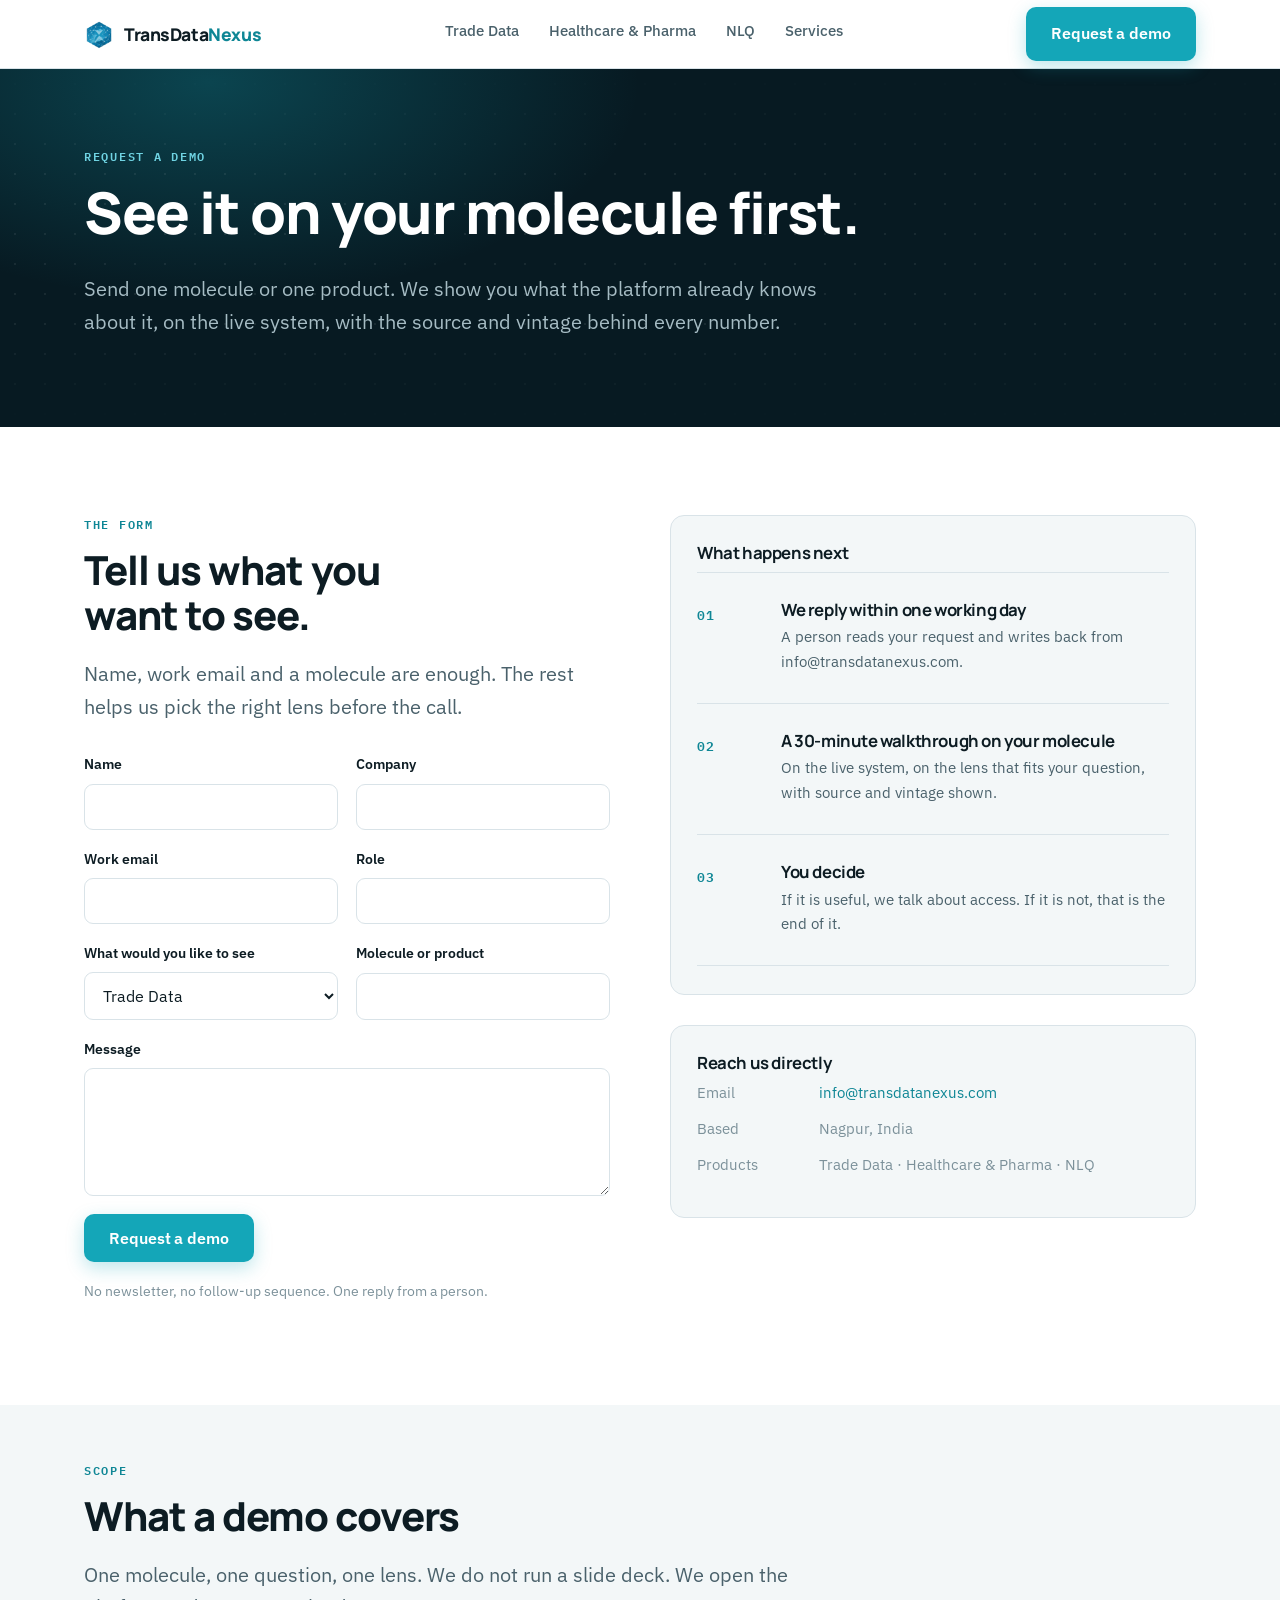
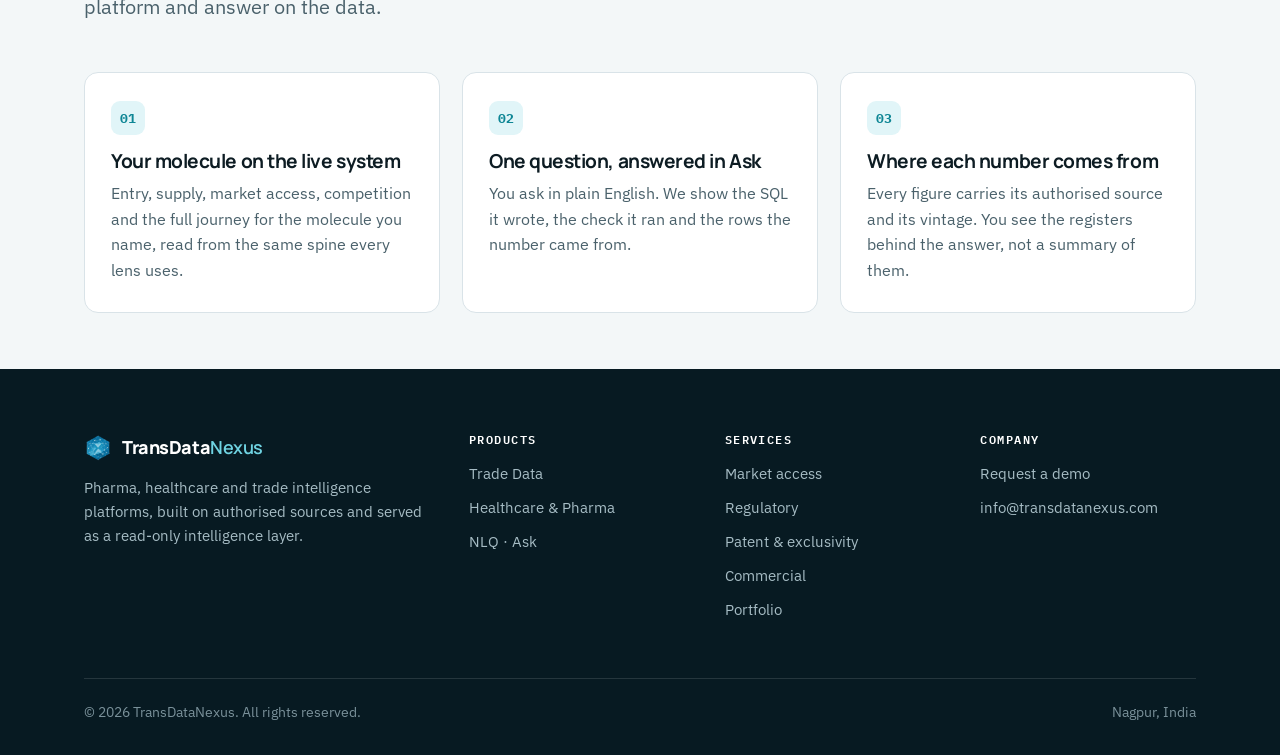
==== contact.html @ 5f7768f2 "TransDataNexus site: home, Trade Data, Healthcare & Pharma, NLQ, Services, demo request" ====
<!doctype html>
<html lang="en">
<head>
<meta charset="utf-8">
<meta name="viewport" content="width=device-width, initial-scale=1">
<title>Request a demo — TransDataNexus</title>
<meta name="description" content="Send one molecule or product. We show what the platform already knows about it, on the live system. One reply from a person within one working day.">
<link rel="icon" type="image/png" sizes="32x32" href="assets/favicon-32.png">
<link rel="apple-touch-icon" href="assets/mark-96.png">
<meta property="og:title" content="Request a demo — TransDataNexus">
<meta property="og:description" content="Send one molecule or product. We show what the platform already knows about it, on the live system.">
<meta property="og:type" content="website">
<meta property="og:url" content="https://sureshsormare.github.io/tdn-website/contact.html">
<meta property="og:image" content="https://sureshsormare.github.io/tdn-website/assets/og.png">
<meta name="twitter:card" content="summary_large_image">
<link rel="preconnect" href="https://fonts.googleapis.com">
<link rel="preconnect" href="https://fonts.gstatic.com" crossorigin>
<link rel="stylesheet" href="https://fonts.googleapis.com/css2?family=Manrope:wght@700;800&family=IBM+Plex+Sans:wght@400;500;600&family=IBM+Plex+Mono:wght@400;600&display=swap">
<link rel="stylesheet" href="assets/styles.css">
<script type="application/ld+json">
{"@context":"https://schema.org","@type":"Organization","name":"TransDataNexus","url":"https://transdatanexus.com","description":"Pharma, healthcare and trade intelligence platforms built on authorised sources."}
</script>
</head>
<body>

<header class="site-header">
  <div class="wrap nav">
    <a class="brand" href="index.html" aria-label="TransDataNexus home">
      <img src="assets/mark-96.png" alt="" width="30" height="30">
      <span>TransData<b>Nexus</b></span>
    </a>
    <button class="nav-toggle" aria-expanded="false" aria-controls="nav">Menu</button>
    <ul class="nav-links" id="nav">
      <li><a href="trade.html">Trade Data</a></li>
      <li><a href="healthcare.html">Healthcare &amp; Pharma</a></li>
      <li><a href="nlq.html">NLQ</a></li>
      <li><a href="services.html">Services</a></li>
    </ul>
    <div class="nav-cta"><a class="btn btn-primary" href="contact.html" aria-current="page">Request a demo</a></div>
  </div>
</header>

<!-- ============ PAGE HEAD ============ -->
<section class="page-head gridbg">
  <div class="wrap">
    <p class="eyebrow on-dark">Request a demo</p>
    <h1>See it on your molecule first.</h1>
    <p class="lede on-dark">Send one molecule or one product. We show you what the platform already knows about it, on the live system, with the source and vintage behind every number.</p>
  </div>
</section>

<!-- ============ FORM + WHAT HAPPENS NEXT ============ -->
<section>
  <div class="wrap">
    <div class="split" style="align-items:start">
      <div>
        <p class="eyebrow">The form</p>
        <h2>Tell us what you want to see.</h2>
        <p class="lede">Name, work email and a molecule are enough. The rest helps us pick the right lens before the call.</p>

        <form class="form form-2 mt-md" action="https://formsubmit.co/info@transdatanexus.com" method="POST">
          <input type="hidden" name="_subject" value="New demo request — transdatanexus.com">
          <input type="hidden" name="_template" value="table">
          <input type="hidden" name="_captcha" value="false">
          <input type="hidden" name="_next" value="https://sureshsormare.github.io/tdn-website/thanks.html">
          <input type="text" name="_honey" style="display:none" tabindex="-1" autocomplete="off" aria-hidden="true">

          <div class="field">
            <label for="f-name">Name</label>
            <input id="f-name" name="name" type="text" autocomplete="name" required>
          </div>
          <div class="field">
            <label for="f-company">Company</label>
            <input id="f-company" name="company" type="text" autocomplete="organization">
          </div>
          <div class="field">
            <label for="f-email">Work email</label>
            <input id="f-email" name="email" type="email" autocomplete="email" required>
          </div>
          <div class="field">
            <label for="f-role">Role</label>
            <input id="f-role" name="role" type="text" autocomplete="organization-title">
          </div>
          <div class="field">
            <label for="f-interest">What would you like to see</label>
            <select id="f-interest" name="interest">
              <option>Trade Data</option>
              <option>Healthcare &amp; Pharma</option>
              <option>NLQ · Ask</option>
              <option>Services</option>
              <option>Not sure yet</option>
            </select>
          </div>
          <div class="field">
            <label for="f-molecule">Molecule or product</label>
            <input id="f-molecule" name="molecule" type="text">
          </div>
          <div class="field span">
            <label for="f-message">Message</label>
            <textarea id="f-message" name="message"></textarea>
          </div>
          <div class="span">
            <button class="btn btn-primary" type="submit">Request a demo</button>
          </div>
          <p class="form-note span">No newsletter, no follow-up sequence. One reply from a person.</p>
        </form>
      </div>

      <div>
        <div class="panel">
          <h3>What happens next</h3>
          <div class="steps">
            <div class="step">
              <div class="step-n">01</div>
              <div>
                <h3>We reply within one working day</h3>
                <p>A person reads your request and writes back from info@transdatanexus.com.</p>
              </div>
            </div>
            <div class="step">
              <div class="step-n">02</div>
              <div>
                <h3>A 30-minute walkthrough on your molecule</h3>
                <p>On the live system, on the lens that fits your question, with source and vintage shown.</p>
              </div>
            </div>
            <div class="step">
              <div class="step-n">03</div>
              <div>
                <h3>You decide</h3>
                <p>If it is useful, we talk about access. If it is not, that is the end of it.</p>
              </div>
            </div>
          </div>
        </div>

        <div class="panel mt-md">
          <h3>Reach us directly</h3>
          <ul class="kv">
            <li><span>Email</span><a href="mailto:info@transdatanexus.com">info@transdatanexus.com</a></li>
            <li><span>Based</span><span>Nagpur, India</span></li>
            <li><span>Products</span><span>Trade Data · Healthcare &amp; Pharma · NLQ</span></li>
          </ul>
        </div>
      </div>
    </div>
  </div>
</section>

<!-- ============ WHAT A DEMO COVERS ============ -->
<section class="band-wash section-tight">
  <div class="wrap">
    <p class="eyebrow">Scope</p>
    <h2 class="narrow">What a demo covers</h2>
    <p class="lede narrow">One molecule, one question, one lens. We do not run a slide deck. We open the platform and answer on the data.</p>
    <div class="grid grid-3 mt-lg">
      <div class="card"><span class="card-num">01</span><h3>Your molecule on the live system</h3><p>Entry, supply, market access, competition and the full journey for the molecule you name, read from the same spine every lens uses.</p></div>
      <div class="card"><span class="card-num">02</span><h3>One question, answered in Ask</h3><p>You ask in plain English. We show the SQL it wrote, the check it ran and the rows the number came from.</p></div>
      <div class="card"><span class="card-num">03</span><h3>Where each number comes from</h3><p>Every figure carries its authorised source and its vintage. You see the registers behind the answer, not a summary of them.</p></div>
    </div>
  </div>
</section>

<footer class="site-footer">
  <div class="wrap">
    <div class="footer-grid">
      <div>
        <div class="footer-brand"><img src="assets/mark-96.png" alt="" width="28" height="28"><span>TransData<b>Nexus</b></span></div>
        <p>Pharma, healthcare and trade intelligence platforms, built on authorised sources and served as a read-only intelligence layer.</p>
      </div>
      <div>
        <h3>Products</h3>
        <ul>
          <li><a href="trade.html">Trade Data</a></li>
          <li><a href="healthcare.html">Healthcare &amp; Pharma</a></li>
          <li><a href="nlq.html">NLQ · Ask</a></li>
        </ul>
      </div>
      <div>
        <h3>Services</h3>
        <ul>
          <li><a href="services.html#market-access">Market access</a></li>
          <li><a href="services.html#regulatory">Regulatory</a></li>
          <li><a href="services.html#patent">Patent &amp; exclusivity</a></li>
          <li><a href="services.html#commercial">Commercial</a></li>
          <li><a href="services.html#portfolio">Portfolio</a></li>
        </ul>
      </div>
      <div>
        <h3>Company</h3>
        <ul>
          <li><a href="contact.html">Request a demo</a></li>
          <li><a href="mailto:info@transdatanexus.com">info@transdatanexus.com</a></li>
        </ul>
      </div>
    </div>
    <div class="footer-bot">
      <span>© 2026 TransDataNexus. All rights reserved.</span>
      <span>Nagpur, India</span>
    </div>
  </div>
</footer>

<script src="assets/main.js"></script>
</body>
</html>
---- assets/styles.css ----
/* =====================================================================
   TransDataNexus — site stylesheet
   Deep ink ground, cyan-teal accent, amber for numbers. No framework.
   ===================================================================== */

:root {
  --ink:        #071A22;
  --ink-2:      #0B242E;
  --ink-3:      #10313D;
  --paper:      #FFFFFF;
  --wash:       #F3F7F8;
  --wash-2:     #E8EFF2;
  --line:       #D9E3E8;
  --line-dark:  rgba(255,255,255,.12);

  --text:       #0D1C23;
  --text-soft:  #4A616B;
  --text-mute:  #7C919A;
  --on-dark:    #EDF4F6;
  --on-dark-soft: #A6BCC4;

  --accent:     #14A6B8;   /* cyan-teal */
  --accent-dk:  #0E8695;
  --accent-lt:  #E1F5F8;
  --accent-tx:  #6FD3E2;   /* accent text on dark */
  --amber:      #F0A431;
  --amber-dk:   #C47E12;
  --amber-lt:   #FFF4E1;
  --amber-tx:   #FFC463;   /* amber text on dark */
  --green:      #2ECC8A;

  --radius:     14px;
  --radius-sm:  9px;
  --maxw:       1160px;

  --shadow-sm:  0 1px 2px rgba(7,26,34,.06), 0 4px 12px rgba(7,26,34,.05);
  --shadow-md:  0 2px 6px rgba(7,26,34,.07), 0 16px 40px rgba(7,26,34,.10);

  --display: "Manrope", "Helvetica Neue", Arial, sans-serif;
  --sans:    "IBM Plex Sans", -apple-system, BlinkMacSystemFont, "Segoe UI", Roboto, Arial, sans-serif;
  --mono:    "IBM Plex Mono", ui-monospace, SFMono-Regular, Menlo, Consolas, monospace;
}

/* ---------- reset ---------- */
*, *::before, *::after { box-sizing: border-box; }
html { -webkit-text-size-adjust: 100%; scroll-behavior: smooth; }
body {
  margin: 0;
  font-family: var(--sans);
  font-size: 17px;
  line-height: 1.65;
  color: var(--text);
  background: var(--paper);
  -webkit-font-smoothing: antialiased;
  text-rendering: optimizeLegibility;
}
img, svg, video, iframe { max-width: 100%; display: block; }
a { color: var(--accent-dk); text-decoration: none; }
a:hover { text-decoration: underline; }
h1, h2, h3, h4 { margin: 0 0 .5em; line-height: 1.12; letter-spacing: -.024em; font-weight: 800; font-family: var(--display); text-wrap: balance; }
h3, h4 { font-weight: 700; }
p  { margin: 0 0 1.1em; }
ul, ol { margin: 0 0 1.1em; padding-left: 1.15em; }
li { margin-bottom: .45em; }
hr { border: 0; border-top: 1px solid var(--line); margin: 2.5rem 0; }
strong, b { font-weight: 600; }

/* ---------- layout ---------- */
.wrap { width: 100%; max-width: var(--maxw); margin-inline: auto; padding-inline: 24px; }
.narrow { max-width: 760px; }
section { padding: 88px 0; }
.section-tight { padding: 56px 0; }
.mt-lg { margin-top: 48px; }
.mt-md { margin-top: 30px; }

.eyebrow {
  font-family: var(--mono);
  font-size: 11.5px; font-weight: 600; letter-spacing: .15em; text-transform: uppercase;
  color: var(--accent-dk); margin: 0 0 14px;
}
.eyebrow.on-dark { color: var(--accent-tx); }

h1 { font-size: clamp(2.2rem, 5vw, 3.6rem); }
h2 { font-size: clamp(1.7rem, 3.4vw, 2.5rem); }
h3 { font-size: 1.2rem; }
.lede { font-size: clamp(1.06rem, 1.7vw, 1.28rem); color: var(--text-soft); line-height: 1.6; }
.lede.on-dark { color: var(--on-dark-soft); }

/* ---------- buttons ---------- */
.btn {
  display: inline-flex; align-items: center; gap: .55em;
  padding: 13px 24px; border-radius: 10px;
  font-family: var(--sans); font-size: 15.5px; font-weight: 600; letter-spacing: -.005em;
  border: 1px solid transparent; cursor: pointer;
  transition: transform .15s ease, background .15s ease, border-color .15s ease, color .15s ease, box-shadow .15s ease;
  text-decoration: none !important;
}
.btn:hover { transform: translateY(-1px); }
.btn-primary { background: var(--accent); color: #fff; box-shadow: 0 6px 18px rgba(20,166,184,.28); }
.btn-primary:hover { background: var(--accent-dk); }
.btn-amber { background: var(--amber); color: #1a1200; box-shadow: 0 6px 18px rgba(240,164,49,.28); }
.btn-amber:hover { background: #E19822; }
.btn-ghost { background: transparent; color: var(--text); border-color: var(--line); }
.btn-ghost:hover { border-color: #B5C6CE; background: var(--wash); }
.btn-ghost.on-dark { color: var(--on-dark); border-color: rgba(255,255,255,.26); }
.btn-ghost.on-dark:hover { background: rgba(255,255,255,.07); border-color: rgba(255,255,255,.42); }
.btn-row { display: flex; flex-wrap: wrap; gap: 12px; margin-top: 30px; }
.btn[disabled] { opacity: .7; cursor: default; transform: none; }

/* ---------- header ---------- */
.site-header {
  position: sticky; top: 0; z-index: 50;
  background: rgba(255,255,255,.86);
  backdrop-filter: saturate(180%) blur(14px);
  border-bottom: 1px solid var(--line);
}
.nav { display: flex; align-items: center; justify-content: space-between; height: 68px; }
.brand { display: flex; align-items: center; gap: 10px; font-family: var(--display); font-weight: 800; font-size: 17.5px;
         color: var(--text); letter-spacing: -.024em; text-decoration: none !important; }
.brand:hover { opacity: .85; }
.brand img { width: 30px; height: 30px; flex: none; }
.brand span b { color: var(--accent-dk); font-weight: 800; }
.nav-links { display: flex; align-items: center; gap: 30px; list-style: none; margin: 0; padding: 0; }
.nav-links a { color: var(--text-soft); font-size: 15px; font-weight: 500; text-decoration: none !important; }
.nav-links a:hover, .nav-links a[aria-current="page"] { color: var(--text); }
.nav-cta { display: flex; align-items: center; gap: 14px; }
.nav-toggle {
  display: none; background: none; border: 1px solid var(--line);
  border-radius: 8px; padding: 8px 10px; cursor: pointer; color: var(--text); font: inherit;
}

/* ---------- hero ---------- */
.hero {
  background: var(--ink);
  color: var(--on-dark);
  padding: 104px 0 96px;
  position: relative; overflow: hidden;
}
.hero::before {
  content: ""; position: absolute; inset: -30% -10% auto -10%; height: 640px;
  background:
    radial-gradient(46% 60% at 18% 30%, rgba(20,166,184,.34), transparent 70%),
    radial-gradient(36% 50% at 80% 16%, rgba(240,164,49,.16), transparent 72%);
  pointer-events: none;
}
.hero .wrap { position: relative; }
.hero h1 { color: #fff; max-width: 17ch; }
.hero .lede { max-width: 58ch; margin-top: 20px; }
.hero-grid { display: grid; grid-template-columns: 1.02fr .98fr; gap: 54px; align-items: center; }
.hero-viz { max-width: 540px; width: 100%; margin-inline: auto; }

.hero-stats {
  display: grid; grid-template-columns: repeat(4, 1fr); gap: 28px 40px;
  margin-top: 56px; padding-top: 34px; border-top: 1px solid var(--line-dark);
}
.hero-stats div strong, .stat strong {
  display: block; font-family: var(--display); font-size: 28px; font-weight: 800; color: #fff; letter-spacing: -.03em;
  font-variant-numeric: tabular-nums;
}
.hero-stats div span, .stat span { font-size: 14px; color: var(--on-dark-soft); }
.hero-stats strong em, .metric strong em { font-style: normal; color: var(--amber-tx); }

/* ---------- bands ---------- */
.band-dark { background: var(--ink); color: var(--on-dark); }
.band-dark h2, .band-dark h3 { color: #fff; }
.band-dark p { color: var(--on-dark-soft); }
.band-dark .lede { color: var(--on-dark-soft); }
.band-wash { background: var(--wash); }

/* ---------- page header (inner pages) ---------- */
.page-head { background: var(--ink); color: var(--on-dark); padding: 78px 0 66px; position: relative; overflow: hidden; }
.page-head::before {
  content: ""; position: absolute; inset: -40% -10% auto -10%; height: 520px;
  background: radial-gradient(40% 60% at 22% 30%, rgba(20,166,184,.30), transparent 70%);
  pointer-events: none;
}
.page-head .wrap { position: relative; }
.page-head h1 { color: #fff; max-width: 20ch; }
.page-head .lede { max-width: 64ch; margin-top: 16px; }
.page-head .hero-stats { margin-top: 38px; padding-top: 28px; }
.page-head .hero-stats div strong { font-size: 24px; }

/* ---------- dotted grid background ---------- */
.gridbg { position: relative; }
.gridbg > * { position: relative; z-index: 1; }
.gridbg::after {
  content: ""; position: absolute; inset: 0; z-index: 0; pointer-events: none;
  background-image: radial-gradient(rgba(255,255,255,.07) 1px, transparent 1px);
  background-size: 30px 30px;
  -webkit-mask-image: linear-gradient(180deg, transparent, #000 28%, #000 72%, transparent);
          mask-image: linear-gradient(180deg, transparent, #000 28%, #000 72%, transparent);
}

/* ---------- cards ---------- */
.grid { display: grid; gap: 22px; }
.grid-2 { grid-template-columns: repeat(2, 1fr); }
.grid-3 { grid-template-columns: repeat(3, 1fr); }
.grid-4 { grid-template-columns: repeat(4, 1fr); }

.card {
  background: var(--paper); border: 1px solid var(--line); border-radius: var(--radius);
  padding: 28px 26px; transition: border-color .18s ease, box-shadow .18s ease, transform .18s ease;
}
.card:hover { border-color: #B9CCD4; box-shadow: var(--shadow-md); transform: translateY(-2px); }
.card h3 { margin-bottom: .45em; }
.card p:last-child { margin-bottom: 0; }
.card p { color: var(--text-soft); font-size: 15.5px; }
.card-num {
  display: inline-flex; align-items: center; justify-content: center;
  width: 34px; height: 34px; border-radius: 9px; margin-bottom: 16px;
  background: var(--accent-lt); color: var(--accent-dk);
  font-family: var(--mono); font-size: 12.5px; font-weight: 700; font-variant-numeric: tabular-nums;
}
.card.on-dark { background: var(--ink-2); border-color: var(--line-dark); }
.card.on-dark:hover { border-color: rgba(255,255,255,.26); box-shadow: none; }
.card.on-dark p { color: var(--on-dark-soft); }
.card.on-dark h3 { color: #fff; }
.card.on-dark .card-num { background: rgba(20,166,184,.18); color: var(--accent-tx); }
.card .more { display: inline-block; margin-top: 14px; font-weight: 600; font-size: 14.5px; }
.card-tag {
  display: inline-block; margin-bottom: 14px; padding: 4px 10px; border-radius: 999px;
  background: var(--amber-lt); color: var(--amber-dk);
  font-family: var(--mono); font-size: 10.5px; font-weight: 600; letter-spacing: .12em; text-transform: uppercase;
}
.card.on-dark .card-tag { background: rgba(240,164,49,.14); color: var(--amber-tx); }

/* product cards with a screenshot strip */
.card-shot { padding: 0; overflow: hidden; display: flex; flex-direction: column; }
.card-shot .shot-strip { aspect-ratio: 16 / 9; background: var(--ink-2); overflow: hidden; border-bottom: 1px solid var(--line); }
.card-shot .shot-strip img { width: 100%; height: 100%; object-fit: cover; object-position: top left; transform: scale(1.02); transition: transform .5s ease; }
.card-shot:hover .shot-strip img { transform: scale(1.06); }
.card-shot .card-body { padding: 24px 26px 26px; }

/* ---------- feature list ---------- */
.ticks { list-style: none; padding: 0; margin: 0; }
.ticks li { position: relative; padding-left: 30px; margin-bottom: 13px; color: var(--text-soft); font-size: 15.5px; }
.ticks li::before {
  content: ""; position: absolute; left: 3px; top: .55em;
  width: 9px; height: 9px; border-radius: 50%; background: var(--accent);
  box-shadow: 0 0 0 3px var(--accent-lt);
}
.ticks.on-dark li { color: var(--on-dark-soft); }
.ticks.on-dark li::before { box-shadow: 0 0 0 3px rgba(20,166,184,.18); }
.ticks li b { color: var(--text); }
.ticks.on-dark li b { color: #fff; }

/* ---------- split ---------- */
.split { display: grid; grid-template-columns: 1fr 1fr; gap: 60px; align-items: center; }
.split-narrow { grid-template-columns: .9fr 1.1fr; }

/* ---------- process steps ---------- */
.steps { counter-reset: step; display: grid; gap: 0; }
.step { display: grid; grid-template-columns: 60px 1fr; gap: 24px; padding: 28px 0; border-top: 1px solid var(--line); }
.step:last-child { border-bottom: 1px solid var(--line); }
.step-n { font-family: var(--mono); font-size: 12.5px; font-weight: 600; letter-spacing: .1em; color: var(--accent-dk); padding-top: 4px; font-variant-numeric: tabular-nums; }
.step h3 { margin-bottom: .35em; }
.step p { color: var(--text-soft); font-size: 15.5px; margin-bottom: 0; }
.band-dark .step { border-color: var(--line-dark); }
.band-dark .step p { color: var(--on-dark-soft); }
.band-dark .step-n { color: var(--accent-tx); }

/* ---------- callout ---------- */
.callout {
  border-left: 3px solid var(--accent); padding: 4px 0 4px 22px;
  font-family: var(--display); font-size: clamp(1.15rem, 2.2vw, 1.5rem); line-height: 1.45; font-weight: 700;
  letter-spacing: -.015em; color: var(--text);
}
.callout.on-dark { color: #fff; border-color: var(--accent-tx); }

/* ---------- "what it gives you" ---------- */
.adds {
  margin: 26px 0 0; padding: 16px 18px; border-radius: 10px;
  background: rgba(240,164,49,.08); border: 1px solid rgba(240,164,49,.35);
  font-size: 15px; line-height: 1.55; color: var(--text);
}
.adds b { display: block; margin-bottom: 5px; font-family: var(--mono); font-size: 11px; font-weight: 600; letter-spacing: .14em; text-transform: uppercase; color: var(--amber-dk); }
.adds.on-dark { background: rgba(240,164,49,.10); border-color: rgba(240,164,49,.35); color: var(--on-dark); }
.adds.on-dark b { color: var(--amber-tx); }

/* ---------- CTA band ---------- */
.cta-band { background: var(--ink); color: var(--on-dark); padding: 76px 0; text-align: center; }
.cta-band h2 { color: #fff; max-width: 22ch; margin-inline: auto; }
.cta-band .lede { max-width: 56ch; margin: 14px auto 0; }
.cta-band .btn-row { justify-content: center; }

/* ---------- forms ---------- */
.form { display: grid; gap: 18px; }
.form-2 { grid-template-columns: 1fr 1fr; }
.form-2 .span { grid-column: 1 / -1; }
.field { display: grid; gap: 7px; }
.field label { font-size: 14px; font-weight: 600; color: var(--text); }
.field input, .field select, .field textarea {
  font-family: inherit; font-size: 15.5px; color: var(--text);
  padding: 12px 14px; border: 1px solid var(--line); border-radius: var(--radius-sm);
  background: var(--paper); width: 100%;
}
.field input:focus, .field select:focus, .field textarea:focus {
  outline: none; border-color: var(--accent); box-shadow: 0 0 0 3px rgba(20,166,184,.16);
}
.field textarea { resize: vertical; min-height: 128px; }
.form-note { font-size: 13.5px; color: var(--text-mute); }

/* ---------- info panel ---------- */
.panel { background: var(--wash); border: 1px solid var(--line); border-radius: var(--radius); padding: 28px 26px; }
.panel h3 { font-size: 1.05rem; }
.panel p, .panel li { font-size: 15px; color: var(--text-soft); }
.panel p:last-child { margin-bottom: 0; }
.kv { list-style: none; padding: 0; margin: 0; }
.kv li { display: grid; grid-template-columns: 110px 1fr; gap: 12px; margin-bottom: 11px; font-size: 15px; overflow-wrap: anywhere; }
.kv span { color: var(--text-mute); }

/* ---------- footer ---------- */
.site-footer { background: var(--ink); color: var(--on-dark-soft); padding: 64px 0 32px; font-size: 14.5px; }
.footer-grid { display: grid; grid-template-columns: 1.6fr 1fr 1fr 1fr; gap: 40px; }
.site-footer h3 { color: #fff; font-family: var(--mono); font-size: 12px; letter-spacing: .12em; text-transform: uppercase; margin-bottom: 16px; font-weight: 600; }
.site-footer ul { list-style: none; padding: 0; margin: 0; }
.site-footer li { margin-bottom: 10px; }
.site-footer a { color: var(--on-dark-soft); text-decoration: none; }
.site-footer a:hover { color: #fff; }
.footer-brand { display: flex; align-items: center; gap: 10px; color: #fff; font-family: var(--display); font-weight: 800; font-size: 18px; margin-bottom: 14px; letter-spacing: -.024em; }
.footer-brand img { width: 28px; height: 28px; }
.footer-brand b { color: var(--accent-tx); }
.footer-bot { margin-top: 46px; padding-top: 22px; border-top: 1px solid var(--line-dark); display: flex; justify-content: space-between; gap: 18px; flex-wrap: wrap; font-size: 13.5px; color: #7A919A; }

/* ---------- system diagram (svg) ---------- */
.viz { width: 100%; height: auto; overflow: visible; }
.viz-node { fill: rgba(255,255,255,.045); stroke: rgba(255,255,255,.18); stroke-width: 1; }
.viz-label { fill: #B3C6CD; font-family: var(--sans); font-size: 11.5px; font-weight: 600; letter-spacing: .01em; }
.viz-label.out { fill: #DCE7EB; }
.viz-hub-label { fill: #fff; font-family: var(--display); font-size: 13px; font-weight: 800; letter-spacing: -.01em; }
.viz-hub-sub  { fill: rgba(255,255,255,.74); font-family: var(--mono); font-size: 9.5px; font-weight: 600; letter-spacing: .1em; }
.viz-link { fill: none; stroke: var(--accent); stroke-width: 1.4; opacity: .62; stroke-dasharray: 5 9; animation: vizflow 1.9s linear infinite; }
.viz-link.out { stroke: var(--amber); opacity: .6; }
@keyframes vizflow { to { stroke-dashoffset: -28; } }
.viz-halo { animation: vizpulse 3.4s ease-in-out infinite; }
@keyframes vizpulse { 0%, 100% { opacity: .18; } 50% { opacity: .45; } }
.viz-dot { animation: vizblink 2.6s ease-in-out infinite; }
@keyframes vizblink { 0%, 100% { opacity: .35; } 50% { opacity: 1; } }

/* ---------- app frame around diagrams / screenshots ---------- */
.frame { background: #0A1E27; border: 1px solid var(--line); border-radius: 13px; overflow: hidden; box-shadow: var(--shadow-md); }
.band-dark .frame, .page-head .frame, .hero .frame { border-color: rgba(255,255,255,.13); box-shadow: 0 30px 80px rgba(0,0,0,.35); }
.frame-bar { display: flex; align-items: center; gap: 6px; padding: 10px 14px; background: #0F2833; border-bottom: 1px solid rgba(255,255,255,.07); }
.frame-bar i { width: 9px; height: 9px; border-radius: 50%; background: rgba(255,255,255,.16); }
.frame-bar em { margin-left: 8px; font-style: normal; font-family: var(--mono); font-size: 11px; letter-spacing: .04em; color: #8FA6AF; }
.frame-bar .live { margin-left: auto; display: inline-flex; align-items: center; gap: 6px; font-family: var(--mono); font-size: 10px; letter-spacing: .12em; text-transform: uppercase; color: var(--green); }
.frame-bar .live::before { content: ""; width: 6px; height: 6px; border-radius: 50%; background: var(--green); box-shadow: 0 0 0 0 rgba(46,204,138,.6); animation: livepulse 2s ease-out infinite; }
@keyframes livepulse { 0% { box-shadow: 0 0 0 0 rgba(46,204,138,.55); } 100% { box-shadow: 0 0 0 8px rgba(46,204,138,0); } }
.frame svg { display: block; width: 100%; height: auto; }

/* real screenshots in a frame */
.shot { background: #0A1E27; border: 1px solid var(--line); border-radius: 13px; overflow: hidden; box-shadow: var(--shadow-md); }
.band-dark .shot { border-color: rgba(255,255,255,.13); box-shadow: 0 30px 80px rgba(0,0,0,.35); }
.shot img { width: 100%; height: auto; display: block; }
.shot-cap { font-size: 14px; color: var(--text-soft); margin: 12px 4px 0; }
.band-dark .shot-cap { color: var(--on-dark-soft); }
.shot-cap b { color: var(--text); font-weight: 600; }
.band-dark .shot-cap b { color: #fff; }

/* ---------- diagram primitives (inside .frame svgs) ---------- */
.fx-bg    { fill: #0A1E27; }
.fx-panel { fill: rgba(255,255,255,.04); stroke: rgba(255,255,255,.09); stroke-width: 1; }
.fx-row   { fill: rgba(255,255,255,.03); }
.fx-head  { fill: rgba(255,255,255,.06); }
.fx-rule  { stroke: rgba(255,255,255,.08); stroke-width: 1; }
.fx-txt   { fill: #8FA6AF; font-family: var(--mono); font-size: 9px; letter-spacing: .02em; }
.fx-txt-b { fill: #DCE7EB; font-family: var(--mono); font-size: 9.5px; font-weight: 600; letter-spacing: .02em; }
.fx-txt-a { fill: var(--accent-tx); font-family: var(--mono); font-size: 9px; font-weight: 600; letter-spacing: .06em; }
.fx-txt-m { fill: var(--amber-tx); font-family: var(--mono); font-size: 9px; font-weight: 600; letter-spacing: .02em; }
.fx-txt-g { fill: var(--green); font-family: var(--mono); font-size: 9px; font-weight: 600; letter-spacing: .02em; }
.fx-bar   { fill: var(--accent); }
.fx-bar-2 { fill: var(--amber); }
.fx-ghost { fill: rgba(255,255,255,.05); stroke: rgba(255,255,255,.15); stroke-width: 1; stroke-dasharray: 3 3; }
.fx-hl    { fill: rgba(20,166,184,.16); stroke: rgba(20,166,184,.5); stroke-width: 1; }
.fx-hl-m  { fill: rgba(240,164,49,.14); stroke: rgba(240,164,49,.5); stroke-width: 1; }
.fx-hl-g  { fill: rgba(46,204,138,.12); stroke: rgba(46,204,138,.45); stroke-width: 1; }
.fx-dim   { fill: rgba(255,255,255,.12); }
.fx-dim-2 { fill: rgba(255,255,255,.07); }
.fx-arrow { stroke: rgba(255,255,255,.28); stroke-width: 1.2; fill: none; }
.fx-flow  { stroke: var(--accent); stroke-width: 1.3; fill: none; stroke-dasharray: 4 6; animation: vizflow 1.9s linear infinite; }
.fx-flow.amber { stroke: var(--amber); }
.fx-flow.green { stroke: var(--green); }

/* ---------- headline metrics ---------- */
.metrics { display: grid; grid-template-columns: repeat(4, 1fr); gap: 26px; }
.metric { border-top: 2px solid rgba(255,255,255,.14); padding-top: 20px; }
.metric.hl { border-top-color: var(--amber); }
.metric strong { display: block; margin-bottom: 8px; line-height: 1.03; color: #fff; font-family: var(--display); font-size: clamp(1.85rem, 3.3vw, 2.5rem); font-weight: 800; letter-spacing: -.035em; font-variant-numeric: tabular-nums; }
.metric span { display: block; font-size: 14.5px; color: var(--on-dark-soft); }
.metrics.on-light .metric { border-top-color: var(--line); }
.metrics.on-light .metric.hl { border-top-color: var(--amber); }
.metrics.on-light .metric strong { color: var(--text); }
.metrics.on-light .metric span { color: var(--text-soft); }

/* ---------- layer stack (spine → lenses → answers) ---------- */
.stack { display: grid; grid-template-columns: repeat(3, 1fr); gap: 46px; }
.stack-card { position: relative; background: var(--ink-2); border: 1px solid var(--line-dark); border-radius: var(--radius); padding: 26px 24px; }
.stack-card::after {
  content: ""; position: absolute; right: -31px; top: 50%; width: 14px; height: 14px;
  transform: translateY(-50%) rotate(45deg);
  border-top: 2px solid rgba(255,255,255,.3); border-right: 2px solid rgba(255,255,255,.3);
}
.stack-card:last-child::after { display: none; }
.stack-tag { display: block; margin-bottom: 13px; font-family: var(--mono); font-size: 11px; font-weight: 600; letter-spacing: .14em; text-transform: uppercase; color: var(--accent-tx); }
.stack-card h3 { color: #fff; font-size: 1.1rem; margin-bottom: .5em; }
.stack-card .ticks li { font-size: 14.5px; color: var(--on-dark-soft); margin-bottom: 10px; }
.stack-card .ticks li:last-child { margin-bottom: 0; }

/* ---------- service / product row (media + copy) ---------- */
.svc-row { display: grid; grid-template-columns: .95fr 1.05fr; gap: 58px; align-items: start; }
.svc-media { position: sticky; top: 94px; }
.svc-flip .svc-media { order: 2; }
.svc-body > h2 { margin-bottom: .3em; }
.svc-body .lede { margin-bottom: 20px; }
.svc-idx { display: block; margin-bottom: 12px; font-family: var(--mono); font-size: 11.5px; font-weight: 600; letter-spacing: .16em; text-transform: uppercase; color: var(--accent-dk); }
.band-dark .svc-idx { color: var(--accent-tx); }

/* ---------- spec chips ---------- */
.chips { display: flex; flex-wrap: wrap; gap: 8px; list-style: none; padding: 0; margin: 0 0 26px; }
.chips li { margin: 0; padding: 5px 11px; border-radius: 7px; background: var(--paper); border: 1px solid var(--line); font-family: var(--mono); font-size: 11.5px; line-height: 1.5; color: var(--text-mute); }
.chips li b { color: var(--text); font-weight: 600; }
.chips.on-dark li { background: rgba(255,255,255,.05); border-color: var(--line-dark); color: var(--on-dark-soft); }
.chips.on-dark li b { color: #fff; }

/* ---------- lens grid (nine lenses) ---------- */
.lenses { display: grid; grid-template-columns: repeat(3, 1fr); gap: 16px; }
.lens { background: var(--ink-2); border: 1px solid var(--line-dark); border-radius: 12px; padding: 20px 20px 18px; transition: border-color .18s ease, transform .18s ease; }
.lens:hover { border-color: rgba(111,211,226,.5); transform: translateY(-2px); }
.lens .n { font-family: var(--mono); font-size: 10.5px; letter-spacing: .14em; color: var(--accent-tx); text-transform: uppercase; }
.lens h3 { color: #fff; font-size: 1.02rem; margin: 8px 0 6px; }
.lens p { color: var(--on-dark-soft); font-size: 14px; margin: 0; line-height: 1.5; }
.lens .q { display: block; margin-top: 10px; font-size: 13px; color: var(--amber-tx); font-style: italic; }

/* ---------- tabs ---------- */
.tabs { display: flex; flex-wrap: wrap; gap: 8px; margin-bottom: 18px; }
.tabs [role="tab"] { font: 600 13.5px/1 var(--sans); padding: 10px 14px; border-radius: 999px; border: 1px solid var(--line); background: var(--paper); color: var(--text-soft); cursor: pointer; transition: all .15s ease; }
.tabs [role="tab"]:hover { border-color: #B5C6CE; color: var(--text); }
.tabs [role="tab"][aria-selected="true"] { background: var(--ink); color: #fff; border-color: var(--ink); }
.band-dark .tabs [role="tab"] { background: rgba(255,255,255,.05); border-color: var(--line-dark); color: var(--on-dark-soft); }
.band-dark .tabs [role="tab"][aria-selected="true"] { background: var(--accent); border-color: var(--accent); color: #fff; }
[role="tabpanel"][hidden] { display: none; }

/* ---------- typed NLQ demo ---------- */
.ask { background: #0A1E27; border: 1px solid rgba(255,255,255,.12); border-radius: 13px; overflow: hidden; box-shadow: 0 30px 80px rgba(0,0,0,.35); }
.ask-q { display: flex; align-items: center; gap: 12px; padding: 18px 20px; border-bottom: 1px solid rgba(255,255,255,.08); font-family: var(--mono); font-size: 14px; color: #fff; }
.ask-q .k { color: var(--accent-tx); flex: none; }
.ask-q .caret { display: inline-block; width: 8px; height: 17px; background: var(--accent-tx); margin-left: 2px; vertical-align: -3px; animation: caret 1s steps(2) infinite; }
@keyframes caret { 50% { opacity: 0; } }
.ask-a { padding: 18px 20px 20px; opacity: 0; transform: translateY(8px); transition: opacity .6s ease, transform .6s ease; }
.ask-a.is-in { opacity: 1; transform: none; }
.ask-a .row { display: grid; grid-template-columns: 96px 1fr; gap: 12px; font-family: var(--mono); font-size: 12px; color: #8FA6AF; padding: 6px 0; border-bottom: 1px dashed rgba(255,255,255,.08); }
.ask-a .row b { color: var(--accent-tx); font-weight: 600; }
.ask-a .row .ok { color: var(--green); }
.ask-a .ans { margin-top: 16px; font-family: var(--sans); font-size: 15.5px; color: #EDF4F6; line-height: 1.55; }
.ask-a .ans strong { color: var(--amber-tx); font-weight: 600; }
.ask-a .src { margin-top: 10px; font-family: var(--mono); font-size: 11px; color: #8FA6AF; }

/* ---------- video ---------- */
.video { position: relative; aspect-ratio: 16 / 9; background: #0A1E27; border-radius: 13px; overflow: hidden; border: 1px solid rgba(255,255,255,.13); box-shadow: 0 30px 80px rgba(0,0,0,.35); }
.video iframe { position: absolute; inset: 0; width: 100%; height: 100%; border: 0; }

/* ---------- services table ---------- */
.svc-list { display: grid; gap: 14px; }
.svc { display: grid; grid-template-columns: 200px 1fr 220px; gap: 24px; align-items: start; padding: 22px 24px; background: var(--paper); border: 1px solid var(--line); border-radius: var(--radius); transition: border-color .18s ease, box-shadow .18s ease; }
.svc:hover { border-color: #B9CCD4; box-shadow: var(--shadow-sm); }
.svc h3 { font-size: 1.05rem; margin: 0; }
.svc p { margin: 0; color: var(--text-soft); font-size: 15px; }
.svc .lensref { font-family: var(--mono); font-size: 11.5px; color: var(--accent-dk); line-height: 1.6; }
.svc .lensref span { display: block; color: var(--text-mute); }

/* ---------- scroll reveal ---------- */
.will-reveal { opacity: 0; transform: translateY(16px); transition: opacity .55s ease, transform .55s ease; }
.will-reveal.revealed { opacity: 1; transform: none; }

@media (prefers-reduced-motion: reduce) {
  .viz-link, .viz-halo, .viz-dot, .fx-flow, .frame-bar .live::before, .ask-q .caret { animation: none; }
  .will-reveal { opacity: 1; transform: none; transition: none; }
  .ask-a { opacity: 1; transform: none; transition: none; }
  html { scroll-behavior: auto; }
}

/* ---------- responsive ---------- */
@media (max-width: 1120px) { .nav-links { gap: 20px; } .nav-links a { font-size: 14px; } }
@media (max-width: 1040px) { .hero-grid { grid-template-columns: 1fr; gap: 46px; } .hero h1 { max-width: 20ch; } }
@media (max-width: 940px) {
  .hero-stats { grid-template-columns: repeat(2, 1fr); }
  .svc-row { grid-template-columns: 1fr; gap: 32px; }
  .svc-media { position: static; }
  .svc-flip .svc-media { order: 0; }
  .metrics { grid-template-columns: repeat(2, 1fr); gap: 28px; }
  .stack { grid-template-columns: 1fr; gap: 36px; }
  .stack-card::after { right: auto; left: 50%; top: auto; bottom: -26px; transform: translateX(-50%) rotate(135deg); }
  .grid-3, .grid-4 { grid-template-columns: repeat(2, 1fr); }
  .lenses { grid-template-columns: repeat(2, 1fr); }
  .split, .split-narrow { grid-template-columns: 1fr; gap: 36px; }
  .footer-grid { grid-template-columns: 1fr 1fr; gap: 32px; }
  .svc { grid-template-columns: 1fr; gap: 10px; }
}
@media (max-width: 760px) {
  body { font-size: 16.5px; }
  section { padding: 62px 0; }
  .hero { padding: 78px 0 70px; }
  .nav-links { display: none; position: absolute; top: 68px; left: 0; right: 0; flex-direction: column; align-items: flex-start; gap: 0; background: var(--paper); border-bottom: 1px solid var(--line); padding: 10px 24px 18px; }
  .nav-links.open { display: flex; }
  .nav-links li { width: 100%; }
  .nav-links a { display: block; padding: 11px 0; font-size: 16px; }
  .nav-toggle { display: inline-flex; }
  .nav-cta .btn { display: none; }
  .grid-2, .grid-3, .grid-4, .lenses { grid-template-columns: 1fr; }
  .hero-stats { grid-template-columns: 1fr 1fr; gap: 24px; }
  .frame { overflow-x: auto; -webkit-overflow-scrolling: touch; }
  .frame svg[viewBox^="0 0 960"] { min-width: 780px; }
  .step { grid-template-columns: 1fr; gap: 6px; }
  .footer-grid { grid-template-columns: 1fr; }
  .kv li { grid-template-columns: 96px 1fr; }
  .form-2 { grid-template-columns: 1fr; }
  .ask-a .row { grid-template-columns: 1fr; gap: 2px; }
}
@media (max-width: 560px) { .metrics { grid-template-columns: 1fr; } }
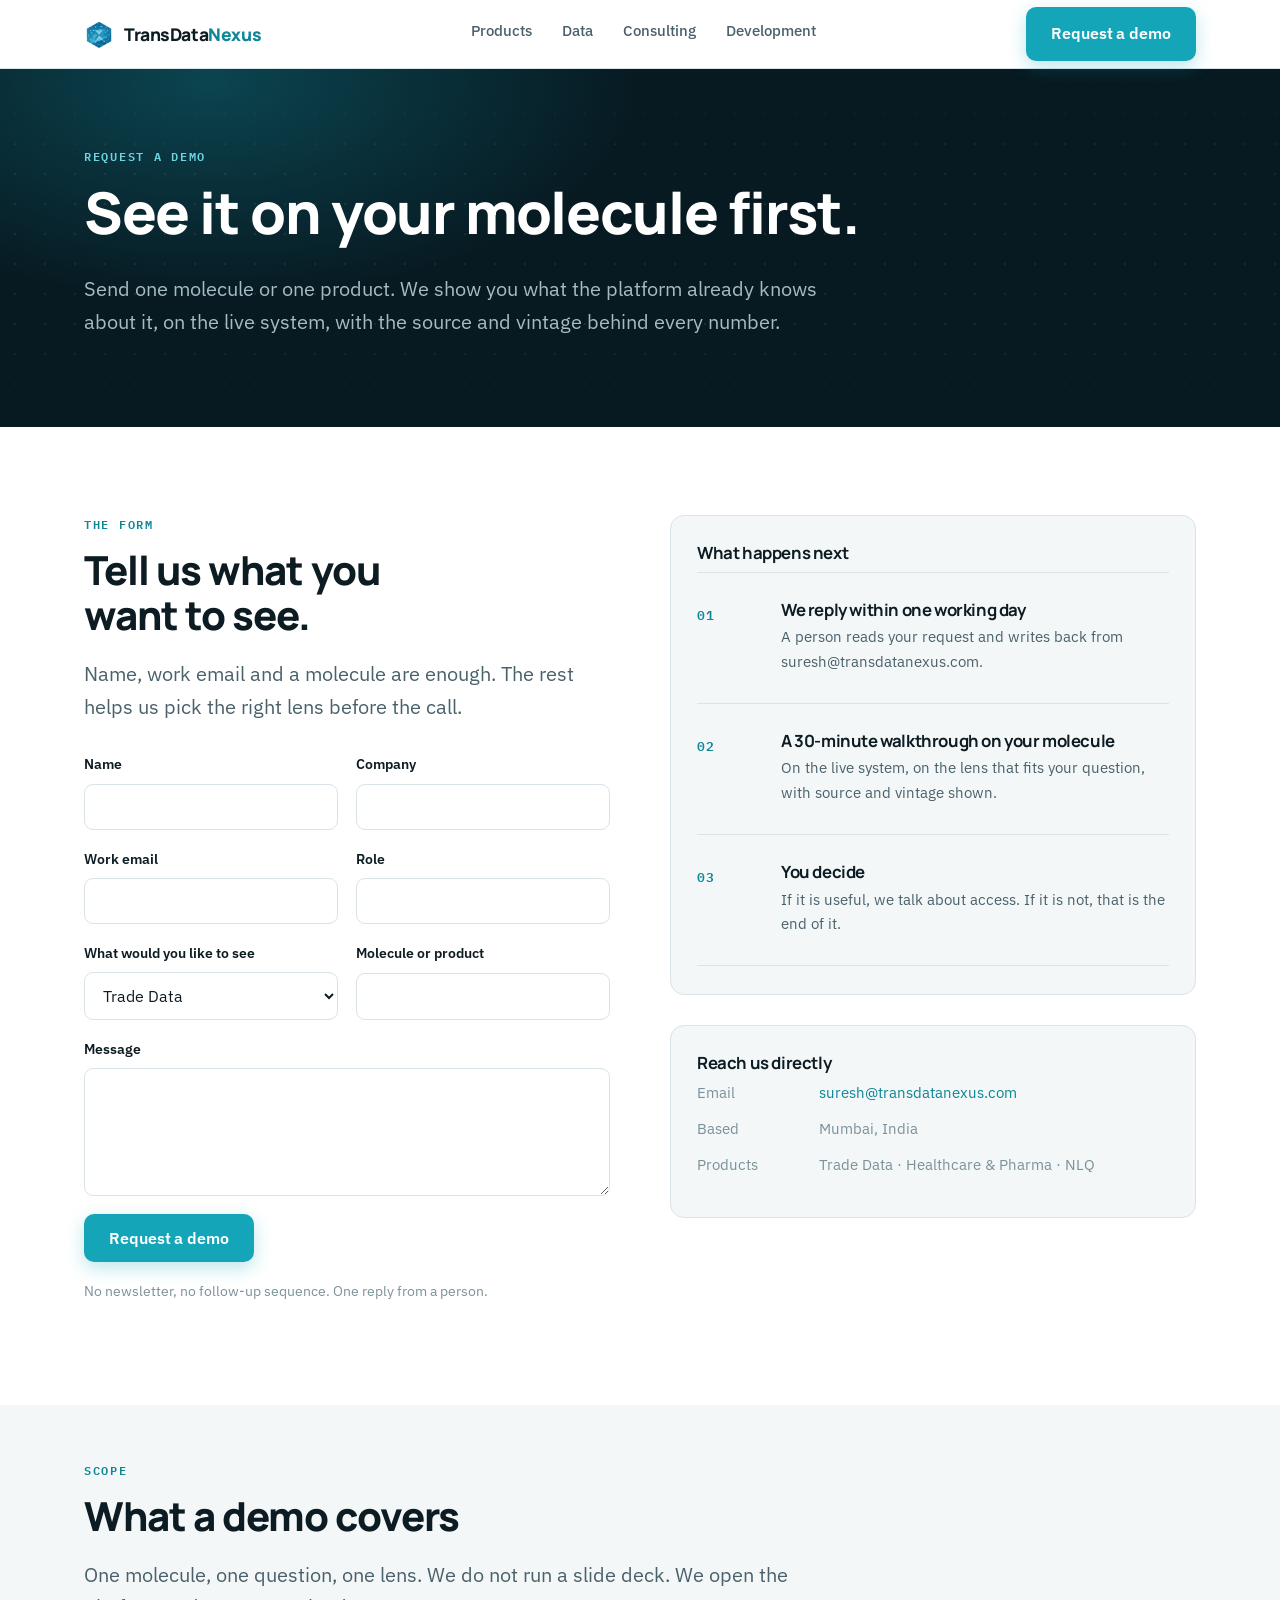
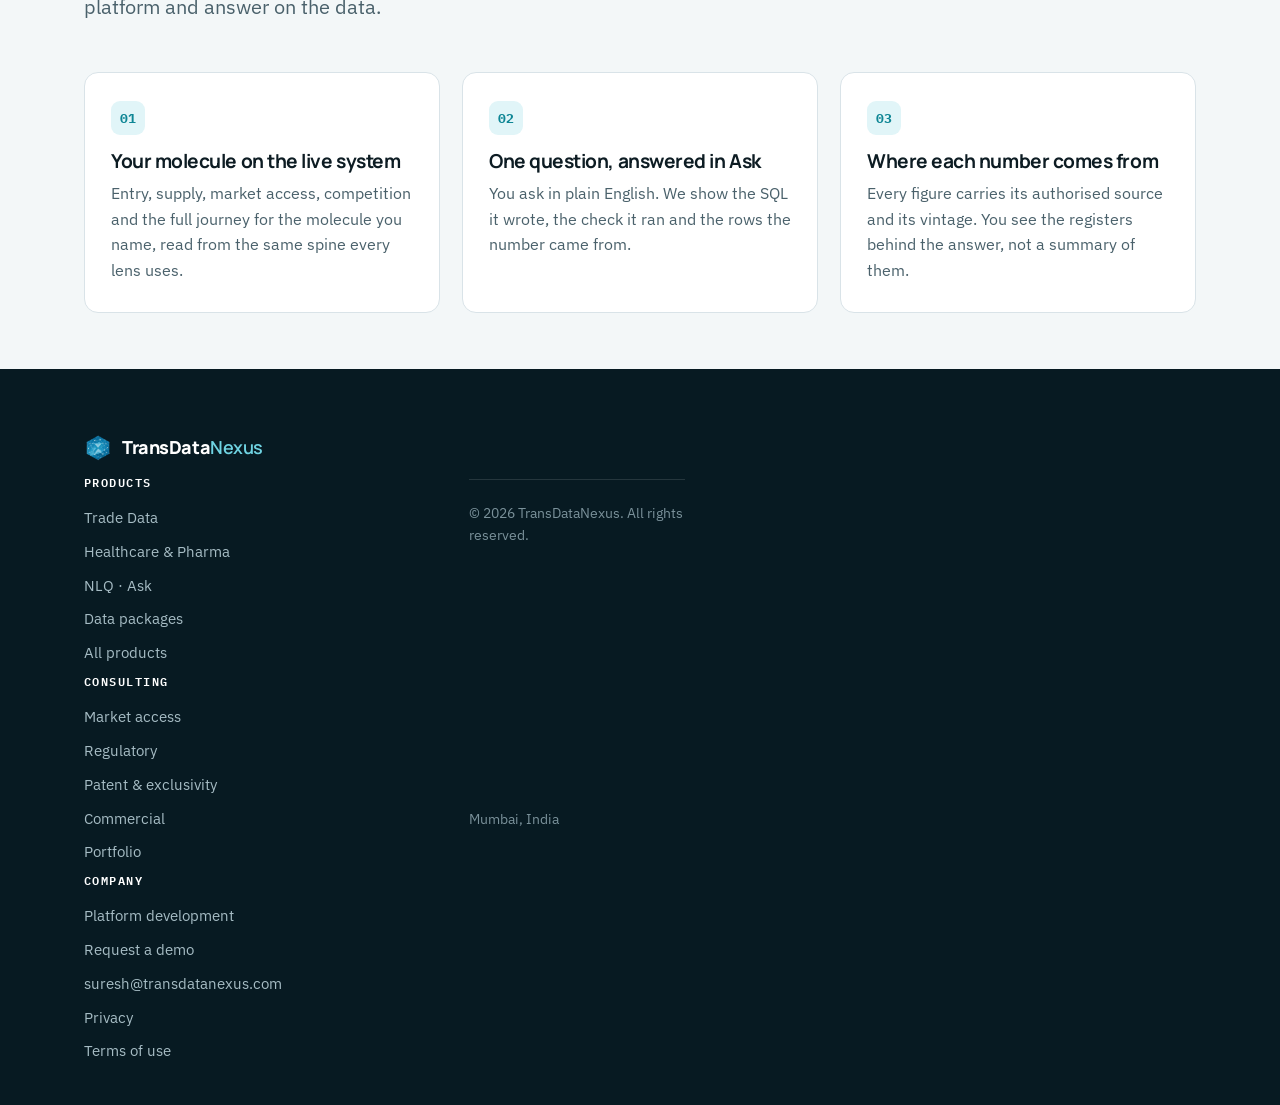
==== commit 710cf91e: "Three-pillar site: consulting, products with data packages, platform development Restructure around " ====
--- a/contact.html
+++ b/contact.html
@@ -31,10 +31,10 @@
     </a>
     <button class="nav-toggle" aria-expanded="false" aria-controls="nav">Menu</button>
     <ul class="nav-links" id="nav">
-      <li><a href="trade.html">Trade Data</a></li>
-      <li><a href="healthcare.html">Healthcare &amp; Pharma</a></li>
-      <li><a href="nlq.html">NLQ</a></li>
-      <li><a href="services.html">Services</a></li>
+      <li><a href="products.html">Products</a></li>
+      <li><a href="data.html">Data</a></li>
+      <li><a href="services.html">Consulting</a></li>
+      <li><a href="development.html">Development</a></li>
     </ul>
     <div class="nav-cta"><a class="btn btn-primary" href="contact.html" aria-current="page">Request a demo</a></div>
   </div>
@@ -58,7 +58,7 @@
         <h2>Tell us what you want to see.</h2>
         <p class="lede">Name, work email and a molecule are enough. The rest helps us pick the right lens before the call.</p>
 
-        <form class="form form-2 mt-md" action="https://formsubmit.co/info@transdatanexus.com" method="POST">
+        <form class="form form-2 mt-md" action="https://formsubmit.co/suresh@transdatanexus.com" method="POST">
           <input type="hidden" name="_subject" value="New demo request — transdatanexus.com">
           <input type="hidden" name="_template" value="table">
           <input type="hidden" name="_captcha" value="false">
@@ -88,6 +88,9 @@
               <option>Healthcare &amp; Pharma</option>
               <option>NLQ · Ask</option>
               <option>Services</option>
+              <option>Data package</option>
+              <option>Platform development</option>
+              <option>Consulting engagement</option>
               <option>Not sure yet</option>
             </select>
           </div>
@@ -114,7 +117,7 @@
               <div class="step-n">01</div>
               <div>
                 <h3>We reply within one working day</h3>
-                <p>A person reads your request and writes back from info@transdatanexus.com.</p>
+                <p>A person reads your request and writes back from suresh@transdatanexus.com.</p>
               </div>
             </div>
             <div class="step">
@@ -137,8 +140,8 @@
         <div class="panel mt-md">
           <h3>Reach us directly</h3>
           <ul class="kv">
-            <li><span>Email</span><a href="mailto:info@transdatanexus.com">info@transdatanexus.com</a></li>
-            <li><span>Based</span><span>Nagpur, India</span></li>
+            <li><span>Email</span><a href="mailto:suresh@transdatanexus.com">suresh@transdatanexus.com</a></li>
+            <li><span>Based</span><span>Mumbai, India</span></li>
             <li><span>Products</span><span>Trade Data · Healthcare &amp; Pharma · NLQ</span></li>
           </ul>
         </div>
@@ -166,18 +169,19 @@
     <div class="footer-grid">
       <div>
         <div class="footer-brand"><img src="assets/mark-96.png" alt="" width="28" height="28"><span>TransData<b>Nexus</b></span></div>
-        <p>Pharma, healthcare and trade intelligence platforms, built on authorised sources and served as a read-only intelligence layer.</p>
-      </div>
+        
       <div>
         <h3>Products</h3>
         <ul>
           <li><a href="trade.html">Trade Data</a></li>
           <li><a href="healthcare.html">Healthcare &amp; Pharma</a></li>
           <li><a href="nlq.html">NLQ · Ask</a></li>
+          <li><a href="data.html">Data packages</a></li>
+          <li><a href="products.html">All products</a></li>
         </ul>
       </div>
       <div>
-        <h3>Services</h3>
+        <h3>Consulting</h3>
         <ul>
           <li><a href="services.html#market-access">Market access</a></li>
           <li><a href="services.html#regulatory">Regulatory</a></li>
@@ -189,14 +193,17 @@
       <div>
         <h3>Company</h3>
         <ul>
+          <li><a href="development.html">Platform development</a></li>
           <li><a href="contact.html">Request a demo</a></li>
-          <li><a href="mailto:info@transdatanexus.com">info@transdatanexus.com</a></li>
+          <li><a href="mailto:suresh@transdatanexus.com">suresh@transdatanexus.com</a></li>
+          <li><a href="privacy.html">Privacy</a></li>
+          <li><a href="terms.html">Terms of use</a></li>
         </ul>
       </div>
     </div>
     <div class="footer-bot">
       <span>© 2026 TransDataNexus. All rights reserved.</span>
-      <span>Nagpur, India</span>
+      <span>Mumbai, India</span>
     </div>
   </div>
 </footer>
--- a/assets/styles.css
+++ b/assets/styles.css
@@ -517,3 +517,80 @@
   .ask-a .row { grid-template-columns: 1fr; gap: 2px; }
 }
 @media (max-width: 560px) { .metrics { grid-template-columns: 1fr; } }
+
+/* =====================================================================
+   Enterprise additions
+   ===================================================================== */
+
+/* animated orb in the hero (advanced look, cheap) */
+.hero::after {
+  content: ""; position: absolute; right: -12%; top: -28%; width: 680px; height: 680px; border-radius: 50%;
+  background: conic-gradient(from 0deg, rgba(20,166,184,0), rgba(20,166,184,.28), rgba(240,164,49,.20), rgba(20,166,184,0));
+  filter: blur(70px); opacity: .75; pointer-events: none; animation: orb 22s linear infinite;
+}
+@keyframes orb { to { transform: rotate(360deg); } }
+
+/* trust strip under a hero */
+.trust { display: flex; flex-wrap: wrap; gap: 10px 30px; margin-top: 30px; padding-top: 20px; border-top: 1px solid var(--line-dark);
+         font-family: var(--mono); font-size: 11px; letter-spacing: .1em; text-transform: uppercase; color: var(--on-dark-soft); }
+.trust span::before { content: ""; display: inline-block; width: 7px; height: 7px; border-radius: 50%; background: var(--green); margin-right: 9px; vertical-align: 1px; }
+
+/* icon tile */
+.ico { width: 40px; height: 40px; border-radius: 11px; background: var(--accent-lt); color: var(--accent-dk);
+       display: inline-flex; align-items: center; justify-content: center; margin-bottom: 16px; }
+.ico svg { width: 21px; height: 21px; stroke: currentColor; fill: none; stroke-width: 1.8; stroke-linecap: round; stroke-linejoin: round; }
+.card.on-dark .ico { background: rgba(20,166,184,.16); color: var(--accent-tx); }
+.ico.amber { background: var(--amber-lt); color: var(--amber-dk); }
+.card.on-dark .ico.amber { background: rgba(240,164,49,.14); color: var(--amber-tx); }
+
+/* personas */
+.personas { display: grid; grid-template-columns: repeat(5, 1fr); gap: 10px; }
+.persona { display: flex; justify-content: space-between; align-items: center; gap: 10px; padding: 12px 14px;
+           border: 1px solid var(--line); border-radius: 10px; background: var(--paper); font-size: 14px; font-weight: 500; color: var(--text);
+           transition: border-color .18s ease, transform .18s ease; }
+.persona:hover { border-color: #B5C6CE; transform: translateY(-1px); }
+.persona b { font-family: var(--mono); font-size: 11px; color: var(--accent-dk); background: var(--accent-lt); padding: 3px 8px; border-radius: 999px; font-weight: 600; flex: none; }
+
+/* platform tour */
+.tour { display: grid; grid-template-columns: 1.3fr .7fr; gap: 36px; align-items: start; }
+.tour-side h3 { color: #fff; font-size: 1.25rem; margin-bottom: .5em; }
+.tour-side .ticks { margin-top: 18px; }
+.tour-side .ticks li { font-size: 15px; }
+
+/* before / after */
+.flow { border: 1px solid var(--line); border-radius: var(--radius); overflow: hidden; background: var(--paper); }
+.flow-row { display: grid; grid-template-columns: 1.1fr 1fr 1fr; }
+.flow-row + .flow-row { border-top: 1px solid var(--line); }
+.flow-row > div { padding: 18px 22px; font-size: 15px; }
+.flow-row > div + div { border-left: 1px solid var(--line); }
+.flow-head { background: var(--wash); font-family: var(--mono); font-weight: 600; font-size: 11px !important; letter-spacing: .12em; text-transform: uppercase; color: var(--text-mute); }
+.flow-stage { font-weight: 600; color: var(--text); }
+.flow-was { color: var(--text-mute); }
+.flow-now { color: var(--text); }
+.flow-now strong { color: var(--accent-dk); font-weight: 600; }
+
+/* source families (dark) */
+.families { display: grid; grid-template-columns: repeat(4, 1fr); gap: 14px; }
+.family { padding: 18px 20px; border: 1px solid var(--line-dark); border-radius: 12px; background: var(--ink-2); }
+.family b { display: block; font-family: var(--mono); font-size: 10.5px; letter-spacing: .14em; text-transform: uppercase; color: var(--accent-tx); margin-bottom: 8px; font-weight: 600; }
+.family span { font-size: 14px; color: var(--on-dark-soft); line-height: 1.55; }
+
+/* engagement models */
+.engage .card h3 { display: flex; justify-content: space-between; align-items: baseline; gap: 10px; }
+.engage .tag { font-family: var(--mono); font-size: 10.5px; letter-spacing: .12em; text-transform: uppercase; color: var(--amber-dk); font-weight: 600; flex: none; }
+
+/* faq */
+.faq .card h3 { font-size: 1.05rem; }
+
+/* legal pages */
+.legal h2 { font-size: 1.3rem; margin-top: 2.2rem; }
+.legal p, .legal li { color: var(--text-soft); font-size: 16px; }
+
+@media (max-width: 1040px) { .tour { grid-template-columns: 1fr; gap: 24px; } }
+@media (max-width: 940px) { .personas { grid-template-columns: repeat(3, 1fr); } .families { grid-template-columns: repeat(2, 1fr); } }
+@media (max-width: 760px) {
+  .personas { grid-template-columns: repeat(2, 1fr); } .families { grid-template-columns: 1fr; }
+  .flow-row { grid-template-columns: 1fr; } .flow-row > div + div { border-left: 0; border-top: 1px dashed var(--line); } .flow-head { display: none; }
+  .hero::after { width: 420px; height: 420px; }
+}
+@media (prefers-reduced-motion: reduce) { .hero::after { animation: none; } }
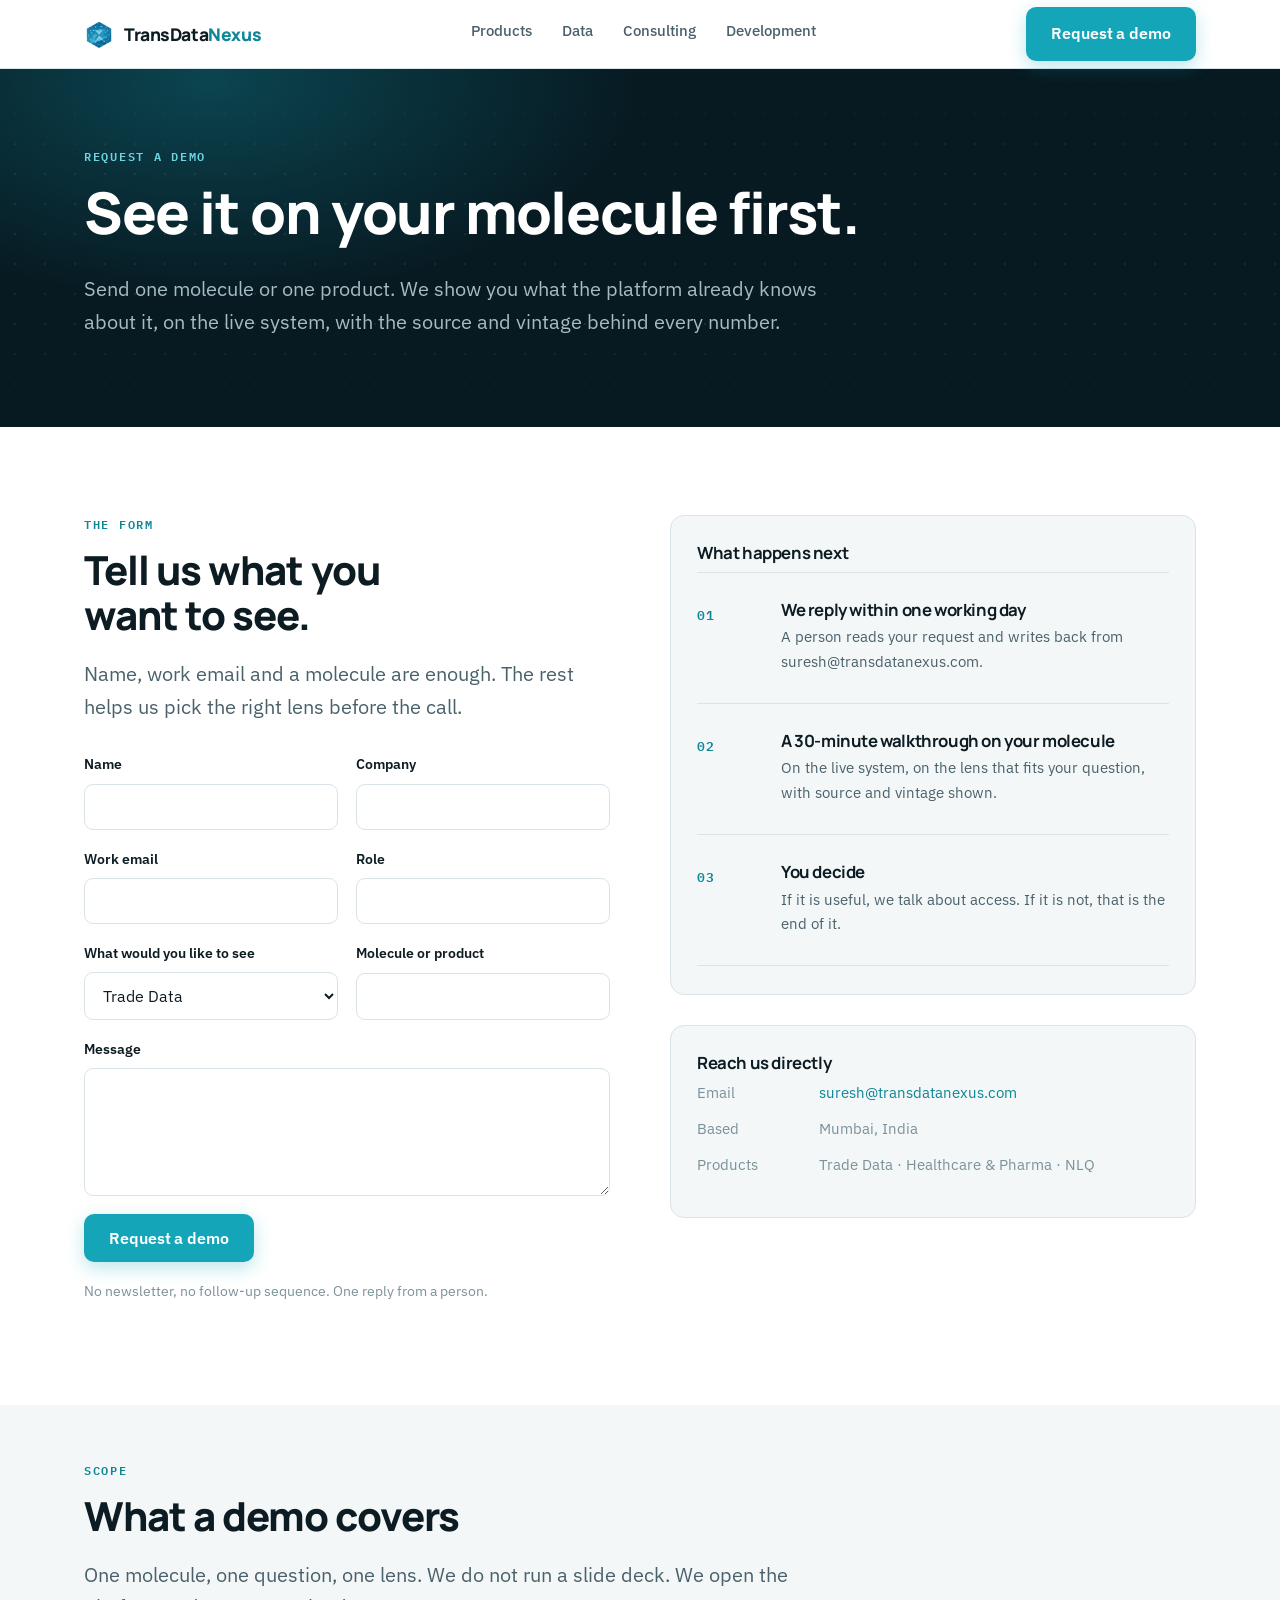
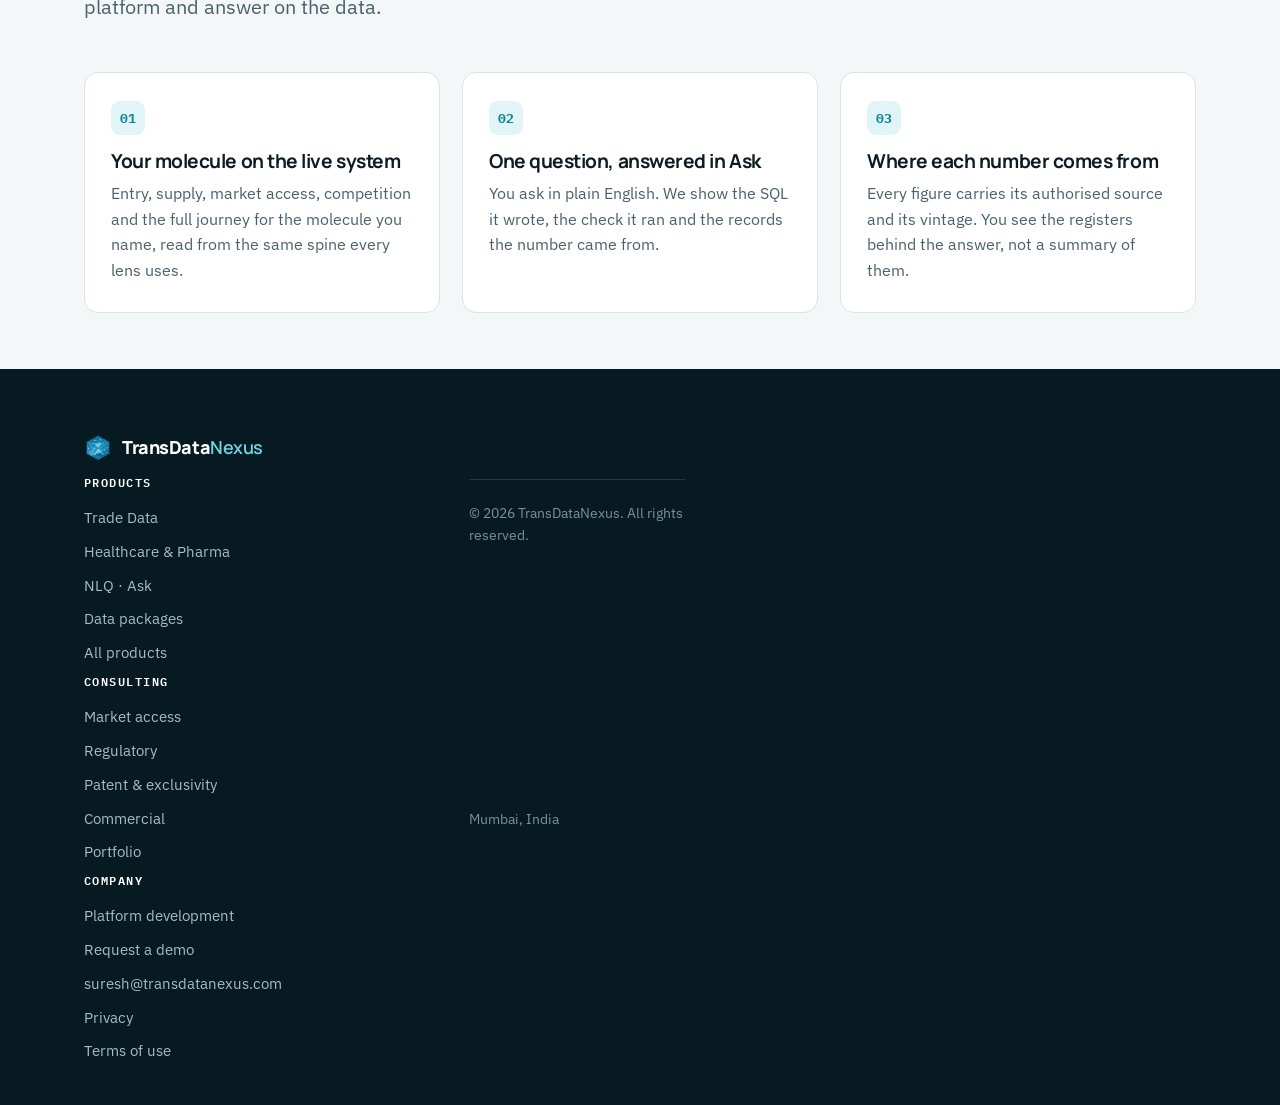
==== commit 96e781d8: "Data page: Atlas headline figures, 18 use cases, no country on trade data, records not rows" ====
--- a/contact.html
+++ b/contact.html
@@ -158,7 +158,7 @@
     <p class="lede narrow">One molecule, one question, one lens. We do not run a slide deck. We open the platform and answer on the data.</p>
     <div class="grid grid-3 mt-lg">
       <div class="card"><span class="card-num">01</span><h3>Your molecule on the live system</h3><p>Entry, supply, market access, competition and the full journey for the molecule you name, read from the same spine every lens uses.</p></div>
-      <div class="card"><span class="card-num">02</span><h3>One question, answered in Ask</h3><p>You ask in plain English. We show the SQL it wrote, the check it ran and the rows the number came from.</p></div>
+      <div class="card"><span class="card-num">02</span><h3>One question, answered in Ask</h3><p>You ask in plain English. We show the SQL it wrote, the check it ran and the records the number came from.</p></div>
       <div class="card"><span class="card-num">03</span><h3>Where each number comes from</h3><p>Every figure carries its authorised source and its vintage. You see the registers behind the answer, not a summary of them.</p></div>
     </div>
   </div>
--- a/assets/styles.css
+++ b/assets/styles.css
@@ -594,3 +594,51 @@
   .hero::after { width: 420px; height: 420px; }
 }
 @media (prefers-reduced-motion: reduce) { .hero::after { animation: none; } }
+
+/* ============================================================
+   DATA HOLDINGS — figure cards in the Data Atlas style
+   ============================================================ */
+.holds-lead { display: grid; grid-template-columns: repeat(2, 1fr); gap: 16px; margin-bottom: 16px; }
+.holds { display: grid; grid-template-columns: repeat(3, 1fr); gap: 16px; }
+.hold {
+  position: relative; overflow: hidden; background: var(--paper); border: 1px solid var(--line);
+  border-radius: var(--radius); padding: 20px 22px 18px;
+  transition: border-color .18s ease, box-shadow .18s ease, transform .18s ease;
+}
+.hold::after { content: ""; position: absolute; left: 0; right: 0; bottom: 0; height: 2px;
+  background: linear-gradient(90deg, var(--accent), rgba(20,166,184,0)); }
+.hold:hover { border-color: #B9CCD4; box-shadow: var(--shadow-md); transform: translateY(-2px); }
+.hold .lbl { font-family: var(--mono); font-size: 10.5px; font-weight: 600; letter-spacing: .14em;
+  text-transform: uppercase; color: var(--text-mute); }
+.hold .fig { display: block; margin: 10px 0 10px; font-family: var(--display); font-weight: 800;
+  font-size: clamp(1.7rem, 2.6vw, 2.05rem); letter-spacing: -.03em; color: var(--text);
+  font-variant-numeric: tabular-nums; line-height: 1; }
+.hold p { margin: 0 0 14px; font-size: 14.5px; line-height: 1.5; color: var(--text-soft); }
+.hold .vin { font-family: var(--mono); font-size: 11px; color: var(--text-mute); }
+.hold.lead { padding: 26px 28px 24px; }
+.hold.lead .fig { font-size: clamp(2.5rem, 4.6vw, 3.3rem); color: var(--accent-dk); margin: 12px 0 12px; }
+.hold.lead p { font-size: 15.5px; }
+.hold.lead .vin { display: inline-block; padding: 4px 11px; border-radius: 999px;
+  background: var(--accent-lt); color: var(--accent-dk); font-weight: 600; }
+.hold.money::after { background: linear-gradient(90deg, var(--amber), rgba(240,164,49,0)); }
+.hold.money.lead .fig { color: var(--amber-dk); }
+.hold.money.lead .vin { background: var(--amber-lt); color: var(--amber-dk); }
+
+/* ============================================================
+   USE CASES — what the packages are loaded for
+   ============================================================ */
+.uses { display: grid; grid-template-columns: repeat(3, 1fr); gap: 14px; }
+.use { padding: 20px 22px; background: var(--paper); border: 1px solid var(--line); border-radius: 12px;
+  transition: border-color .18s ease, box-shadow .18s ease, transform .18s ease; }
+.use:hover { border-color: #B9CCD4; box-shadow: var(--shadow-sm); transform: translateY(-2px); }
+.use b { display: block; margin-bottom: 7px; font-family: var(--display); font-weight: 700;
+  font-size: 1rem; letter-spacing: -.015em; color: var(--text); }
+.use span { display: block; font-size: 14.5px; line-height: 1.55; color: var(--text-soft); }
+.use em { display: block; margin-top: 12px; font-style: normal; font-family: var(--mono);
+  font-size: 10.5px; letter-spacing: .09em; text-transform: uppercase; color: var(--accent-dk); }
+
+@media (max-width: 1040px) { .uses { grid-template-columns: repeat(2, 1fr); } }
+@media (max-width: 940px)  { .holds { grid-template-columns: repeat(2, 1fr); } }
+@media (max-width: 760px)  {
+  .holds, .holds-lead, .uses { grid-template-columns: 1fr; }
+}
